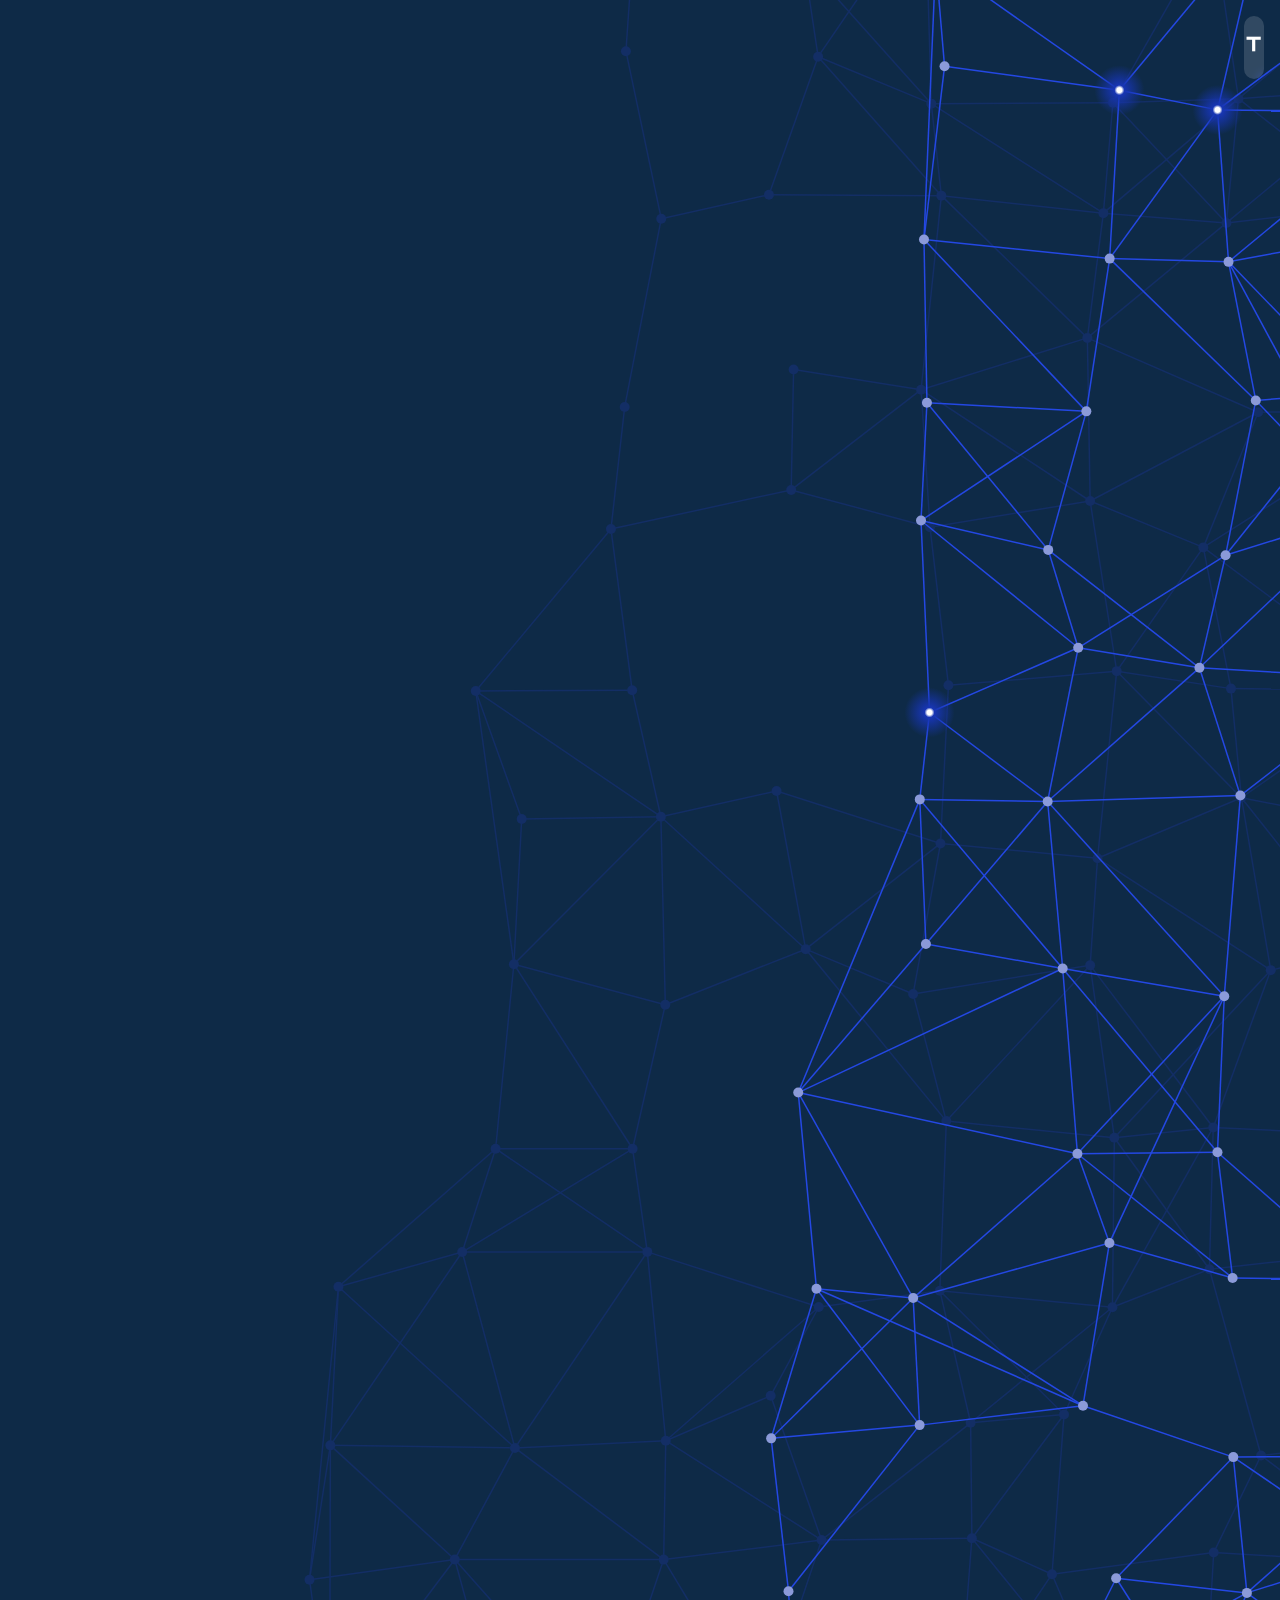
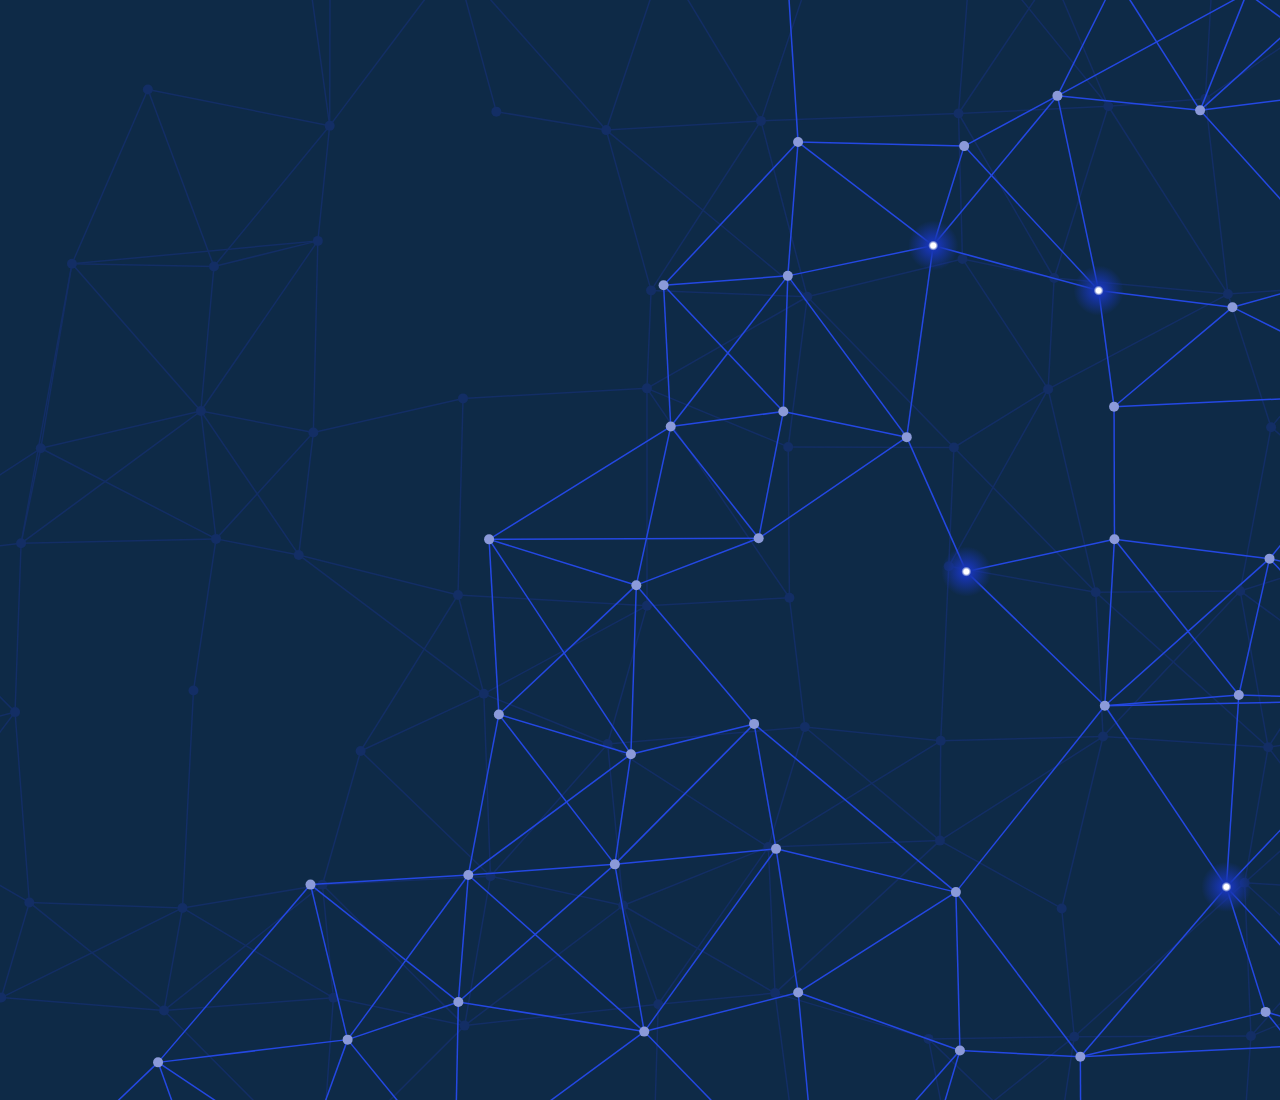
==== home/index.html @ 77776129 "did some stupid optimizations and finished about me" ====
<!DOCTYPE html>
<html lang="en">
<head>
    <meta charset="UTF-8">
    <meta http-equiv="X-UA-Compatible" content="IE=edge">
    <meta name="viewport" content="width=device-width, initial-scale=1.0">

    <script src="../assets/js/jqeury.js"></script>
    <script src="../assets/js/jquery-ui-1.13.0/jquery-ui.min.js"></script>
    <script src="../assets/js/waypoints/lib/jquery.waypoints.min.js"></script>
    <script src="../assets/js/animation-script.js"></script>
    <script src="../assets/js/script.js"></script>
    <link rel="stylesheet" href="../assets/css/universal.css">
    <link rel="stylesheet" href="../assets/css/home.css">

    <title>Home</title>
</head>
<body>


    <noscript>
        <div class="no-script-warning">
            <p>This site requires JavaScript to be enabled in your browser. Please enable JavaScript or use a different browser.</p>
        </div>
    </noscript>

    <div class="container flex-column">

        <div class="header flex-hor-center flex-ver-center">
            <div class="nav">
                <ul class="flex-row">
                    <li><a href="#home">Home</a></li>
                    <li><a href="#about-me">About</a></li>
                    <li><a href="#showcase">Projects</a></li>
                </ul>
            </div>
        </div>

        <div class="content flex-column">

            <div class="small-about-me flex-ver-center pos-relative" id="home">
                <div class="glass-bg pos-absolute">
                    <div class="image">
                        <img src="../assets/images/me.png" alt="">
                    </div>
                    <p class="small-about-me-text text-normal">
                        I am Thijn Douwma <br>
                        I am a web developer based in the Netherlands. I have a passion for creating beautiful and functional websites.
                    </p>
                </div>
            </div>

            <div class="about-me flex-ver-center pos-relative" id="about-me">
                <div class="pos-absolute">
                    <h1>About me</h1>
                    <p class="glass-bg text-normal">
                        My name is Thijn Douwma. <br>
                        I am a 18 year old student learning web development. <br>
                        I have a passion of making functional websites and applications. <br>
                        I love to persue a challenge and learn new things. <br>
                        In my free time I like to play video games, watch anime, learn coding and graphical design. <br>
                        I am currently looking for a job as a web developer.
                    </p>
                </div>
            </div>

            <div class="showcase-field flex-ver-center pos-relative" id="showcase">
                <div class="flex-column pos-absolute">
                    <h1>My top 3 projects</h1>
                    <div class="flex-row flex-ver-center">
                        
                        <div class="showcase-item glass-bg">
                            <img src="../assets/images/slide1.png" alt="slide1" class="item1">
                            <div class="showcase-hover flex-ver-center flex-hor-center">
                                <div class="flex-column flex-ver-center">
                                    <h2>ROC-DEV</h2>
                                    <a href="">Read more</a>
                                </div>
                            </div>
                        </div>

                        <div class="showcase-item glass-bg">
                            <img src="../assets/images/slide2.png" alt="slide2" class="item2">
                            <div class="showcase-hover flex-ver-center flex-hor-center">
                                <div class="flex-column flex-ver-center">
                                    <h2>Discord Blue Hook</h2>
                                    <a href="">Read more</a>
                                </div>
                            </div>
                        </div>

                        <div class="showcase-item glass-bg">
                            <img src="../assets/images/slide3.png" alt="slide3" class="item3">
                            <div class="showcase-hover flex-ver-center flex-hor-center">
                                <div class="flex-column flex-ver-center">
                                    <h2>empty</h2>
                                    <a href="">Read more</a>
                                </div>
                            </div>
                        </div>

                    </div>
                </div>
            </div>

        </div>

    </div>
</body>
</html>
---- assets/css/universal.css ----
@import url('https://fonts.googleapis.com/css2?family=Montserrat&display=swap');

::-webkit-scrollbar {
    width: thin;
}
  
::-webkit-scrollbar-track-piece {
    background-color: rgba(255, 255, 255, .2);
}
  
::-webkit-scrollbar-thumb:vertical {
    height: 30px;
    background-color: #0e2a47;
}

html, body {
    scrollbar-color: rgba(255, 255, 255, .2) #0e2a47;
    scrollbar-width: thin;
}

.flex {
    display: flex;
}

.flex-column {
    display: flex;
    flex-direction: column;
}

.flex-row {
    display: flex;
    flex-direction: row;
}

.flex-hor-center {
    display: flex;
    justify-content: center;
}

.flex-ver-center {
    display: flex;
    align-items: center;
}

.hidden {
    display: none;
}

.text-center {
    text-align: center;
}

.pos-relative {
    position: relative;
}
.pos-absolute {
    position: absolute;
}

.text-normal {
    font-family: 'Montserrat', sans-serif;
    font-size: 1.2em;
}

.glass-bg {
    padding: 1em;
    background-color: rgba(255, 255, 255, .1);  
    backdrop-filter: blur(5px);
    border-radius: 10px;
}
---- assets/css/home.css ----
@font-face {
    font-family: "Azonix";
    src: url('../fonts/Azonix.otf');
}

* {
    margin: 0;
    padding: 0;
}
html, body {
    height: 100%;
    width: 100%;
    box-sizing: border-box;
}
body {
    font-family: 'Azonix', sans-serif;
    font-size: 1em;

    overflow: overlay;

    color: white;
    letter-spacing: 2px;
    line-height: 1.6;
}
.container {
    width: 100%;
    background-image: url(../images/Polygon\ Luminary.svg);
    background-position-x: right;
    background-repeat: repeat-y;
}
.content {
    width: 100%;
    height: 100%;
    overflow: hidden;
}

.no-script-warning {
    z-index: 9999;
    width: 100%;
    height: fit-content;
    padding: 0.5em;

    background-color: rgb(218, 93, 93);
    border: 1px solid rgb(211, 28, 28);

    font-family: 'sans-serif';
    font-size: 1.5em;
    text-align: center;
    color: white;

    display: flex;
    align-items: center;
    justify-content: center;
}


.header {
    z-index: 999;
    background-color: rgba(255, 255, 255, .15);  
    backdrop-filter: blur(5px);
    border-radius: 10px;
    margin: 1em;
    width: 25em;
    position: fixed;
    right: 0;
    overflow: hidden;
}
.header > .nav {
    margin: 1em;
}
.header > .nav > ul {
    align-items: center;
}
.header > .nav > ul > li {
    margin: 0 1em;
    list-style: none;
}
.header > .nav > ul > li > a {
    color: white;
    text-decoration: none;
    font-size: 1.2em;
    font-weight: bold;
}
.header > .nav > ul > li > a:visited {
    color: white;
}


.small-about-me {
    height: 100vh;
}
.small-about-me > div {
    width: fit-content;
    left: 15%;
}
.small-about-me > div > .image > img {
    width: 10em;
    border-radius: 50%;
    box-shadow: 0 0 5px rgba(0, 0, 0, 0.5);
}
.small-about-me > div > .small-about-me-text {
    margin-top: 1em;
    width: 40vw;
}


.about-me {
    height: 100vh;
    opacity: 1;
}
.about-me > div {
    width: 60vw;
    transform: translateX(-50%);
    left: 50%;
}


/* yes i know this is a pain to look at */
.showcase-field {
    height: 100vh;
}
.showcase-field > div {
    transform: translateX(-50%);
    left: 50%;
}
.showcase-item {
    position: relative;
    margin: 0 1em;
    height: fit-content;
}
.showcase-item > * {
    border-radius: 10px;
}
.showcase-item > .item1 {
    width: 20vw;
}
.showcase-item > .item2 {
    width: 30vw;
}
.showcase-item > .item3 {
    width: 20vw;
}
.showcase-hover {
    background-color: rgba(0, 0, 0, 0.5);
    backdrop-filter: blur(5px);
    border-radius: 10px;
    top: 0;
    left: 0;
    width: 100%;
    height: 100%;
    position: absolute;
    opacity: 0;
    transition: 0.3s all ease;
}
.showcase-hover:hover {
    opacity: 1;
}
.showcase-hover > div > * {
    text-align: center;
    color: white;
    text-decoration: none;
    font-weight: bold;
    margin-top: 1em;
}
.showcase-hover > div > a {
    border: 2px solid white;
    width: fit-content;
    padding: 0.4em;
    transition: 0.3s all ease;
}
.showcase-hover > div > a:hover {
    background-color: white;
    color: black;
}
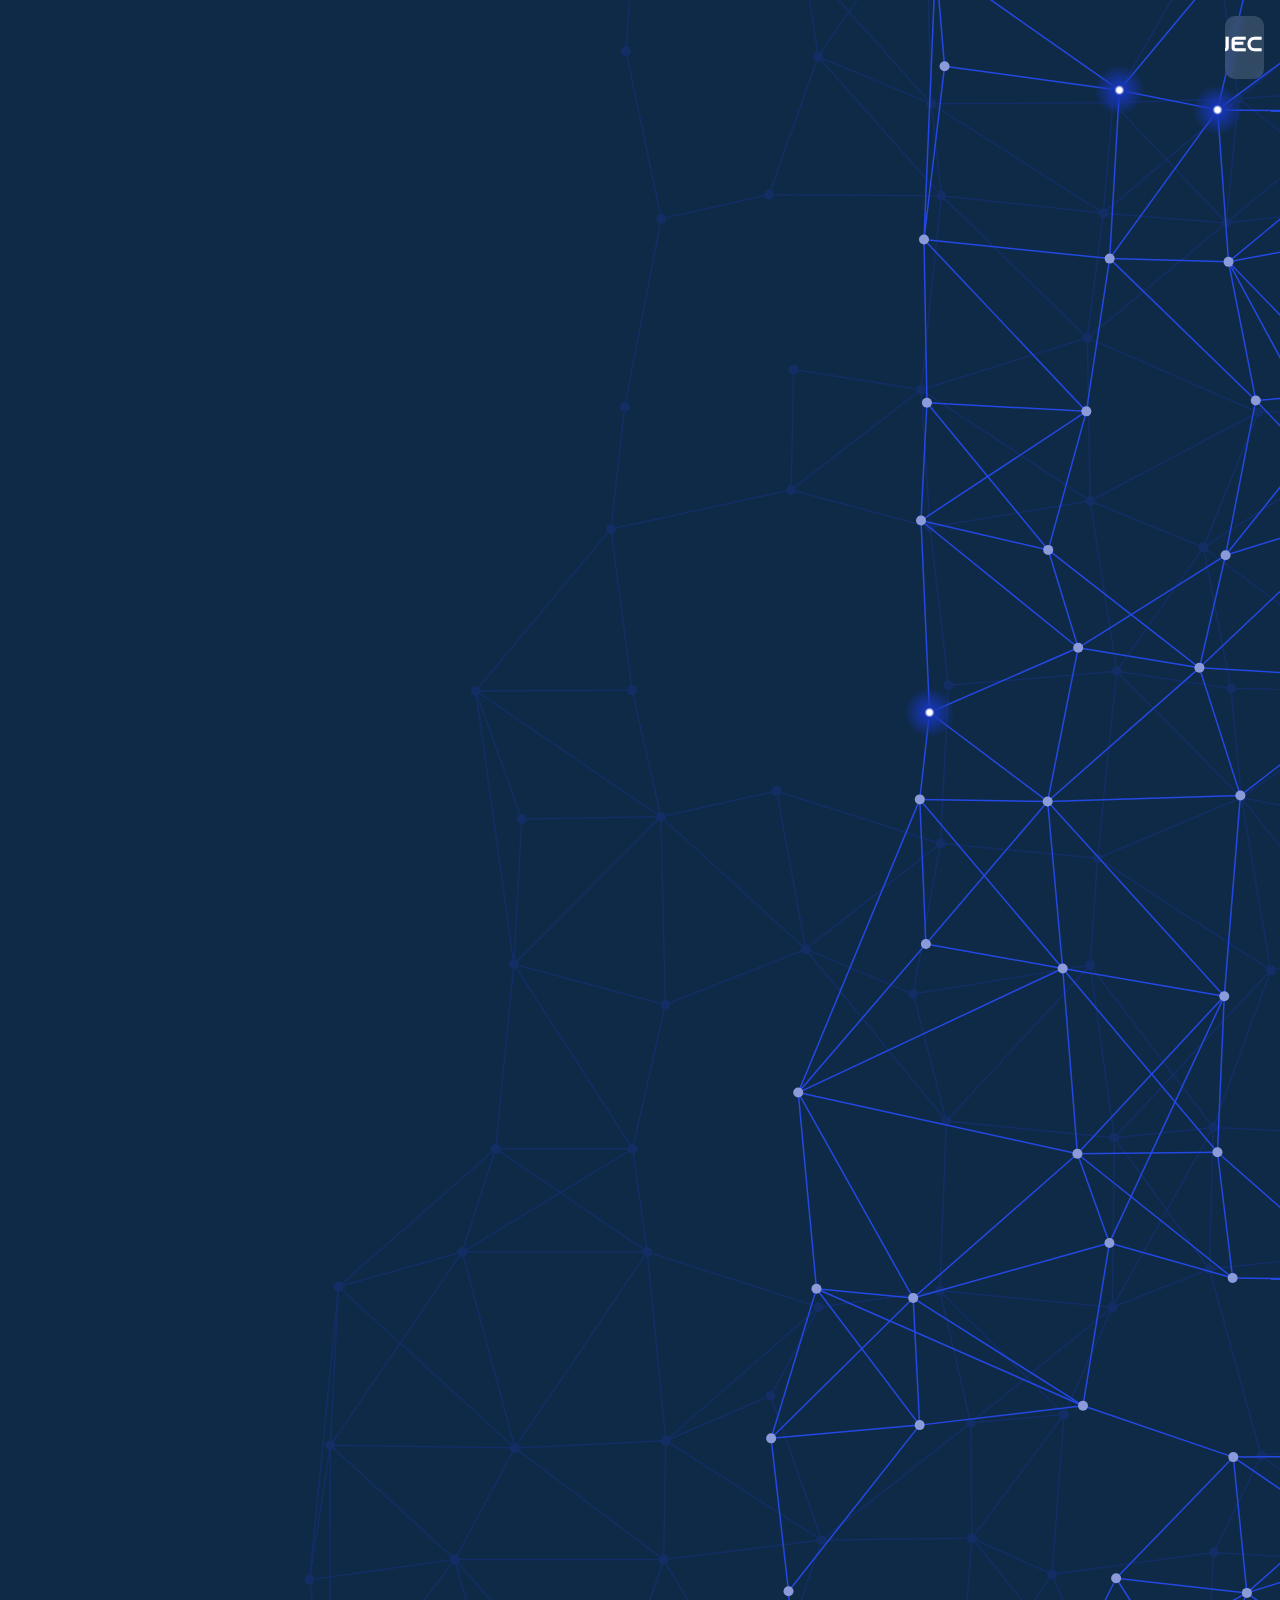
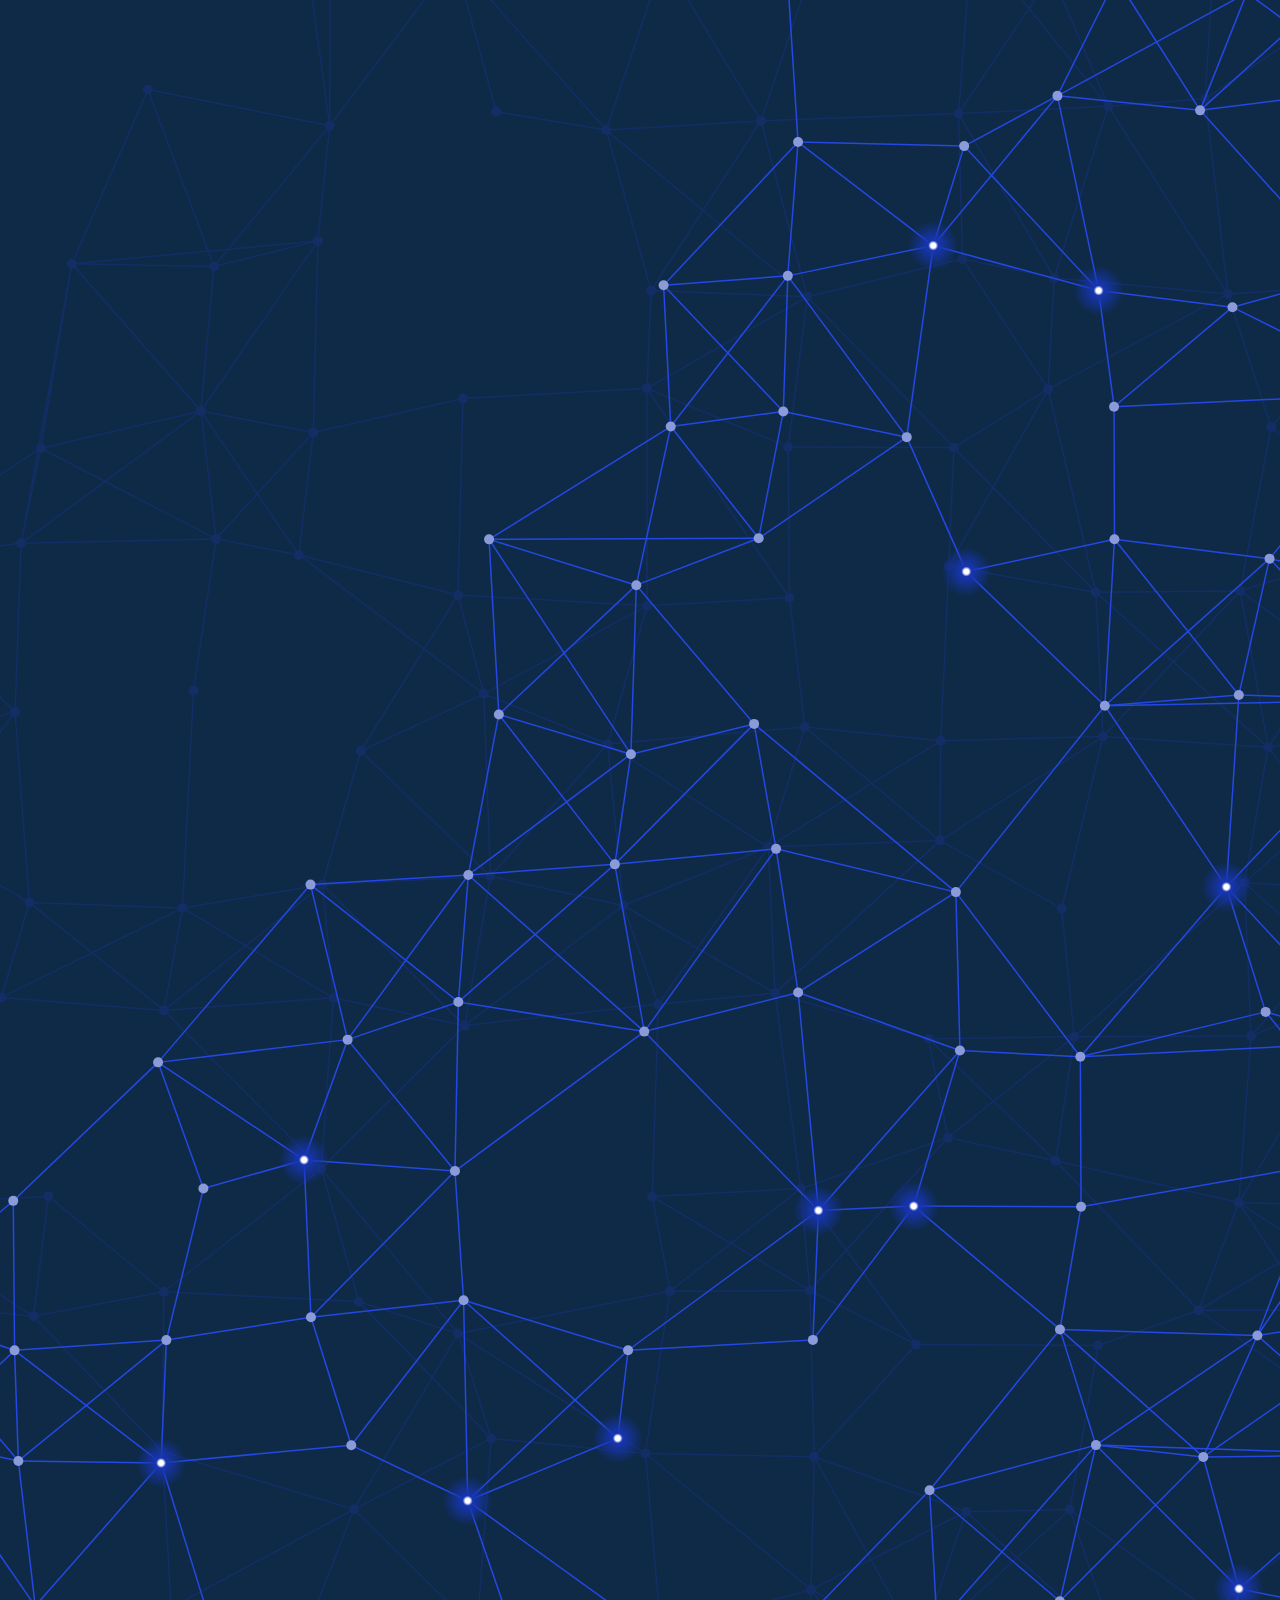
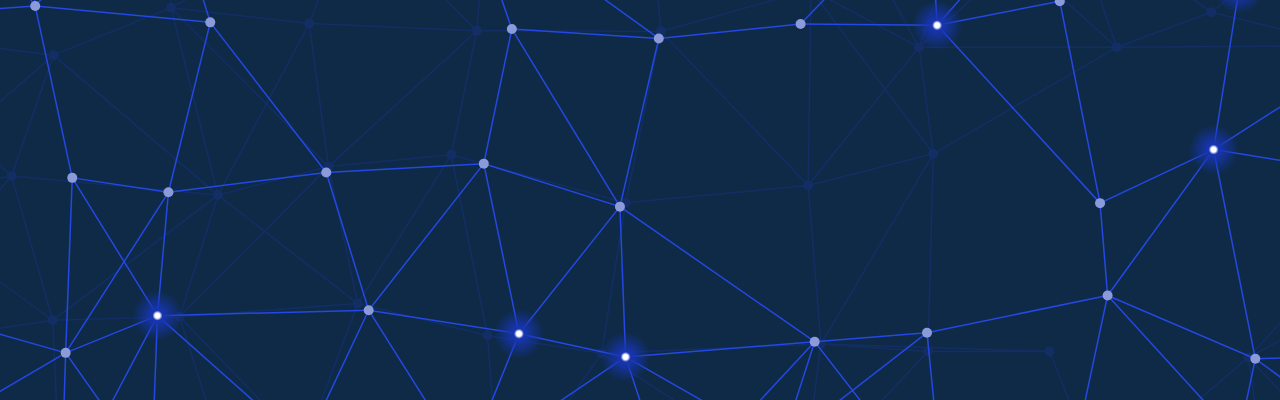
==== commit d5cb52e2: "made some changes and started making the background randomized" ====
--- a/home/index.html
+++ b/home/index.html
@@ -32,6 +32,7 @@
                     <li><a href="#home">Home</a></li>
                     <li><a href="#about-me">About</a></li>
                     <li><a href="#showcase">Projects</a></li>
+                    <li><a href="#languages">What can i do?</a></li>
                 </ul>
             </div>
         </div>
@@ -53,14 +54,14 @@
             <div class="about-me flex-ver-center pos-relative" id="about-me">
                 <div class="pos-absolute">
                     <h1>About me</h1>
-                    <p class="glass-bg text-normal">
+                    <div class="glass-bg text-normal">
                         My name is Thijn Douwma. <br>
                         I am a 18 year old student learning web development. <br>
                         I have a passion of making functional websites and applications. <br>
                         I love to persue a challenge and learn new things. <br>
                         In my free time I like to play video games, watch anime, learn coding and graphical design. <br>
                         I am currently looking for a job as a web developer.
-                    </p>
+                    </div>
                 </div>
             </div>
 
@@ -103,6 +104,24 @@
                 </div>
             </div>
 
+            <div class="languages flex-ver-center pos-relative" id="languages">
+                <div class="pos-absolute">
+                    <h1>What can i do?</h1>
+                    <div class="glass-bg text-normal">
+                        I am fluent in: <br>
+                        <ul>
+                            <li>HTML</li>
+                            <li>CSS</li>
+                            <li>JavaScript</li>
+                            <li>PHP</li>
+                            <li>MySQL</li>
+                            <li>JQuery</li>
+                        </ul>
+                        And im learning more things as time goes by. <br>
+                    </div>
+                </div>
+            </div>
+
         </div>
 
     </div>
--- a/assets/css/home.css
+++ b/assets/css/home.css
@@ -24,7 +24,7 @@
 }
 .container {
     width: 100%;
-    background-image: url(../images/Polygon\ Luminary.svg);
+    background-image: url(../images/background-images/Polygon\ Luminary1.svg);
     background-position-x: right;
     background-repeat: repeat-y;
 }
@@ -60,10 +60,11 @@
     backdrop-filter: blur(5px);
     border-radius: 10px;
     margin: 1em;
-    width: 25em;
+    width: 45em;
     position: fixed;
     right: 0;
     overflow: hidden;
+    white-space: nowrap;
 }
 .header > .nav {
     margin: 1em;
@@ -172,3 +173,16 @@
     background-color: white;
     color: black;
 }
+
+.languages {
+    height: 100vh;
+    opacity: 1;
+}
+.languages > div {
+    width: 40vw;
+    transform: translateX(-50%);
+    left: 50%;
+}
+.languages > div > div > ul {
+    margin-left: 1em;
+}
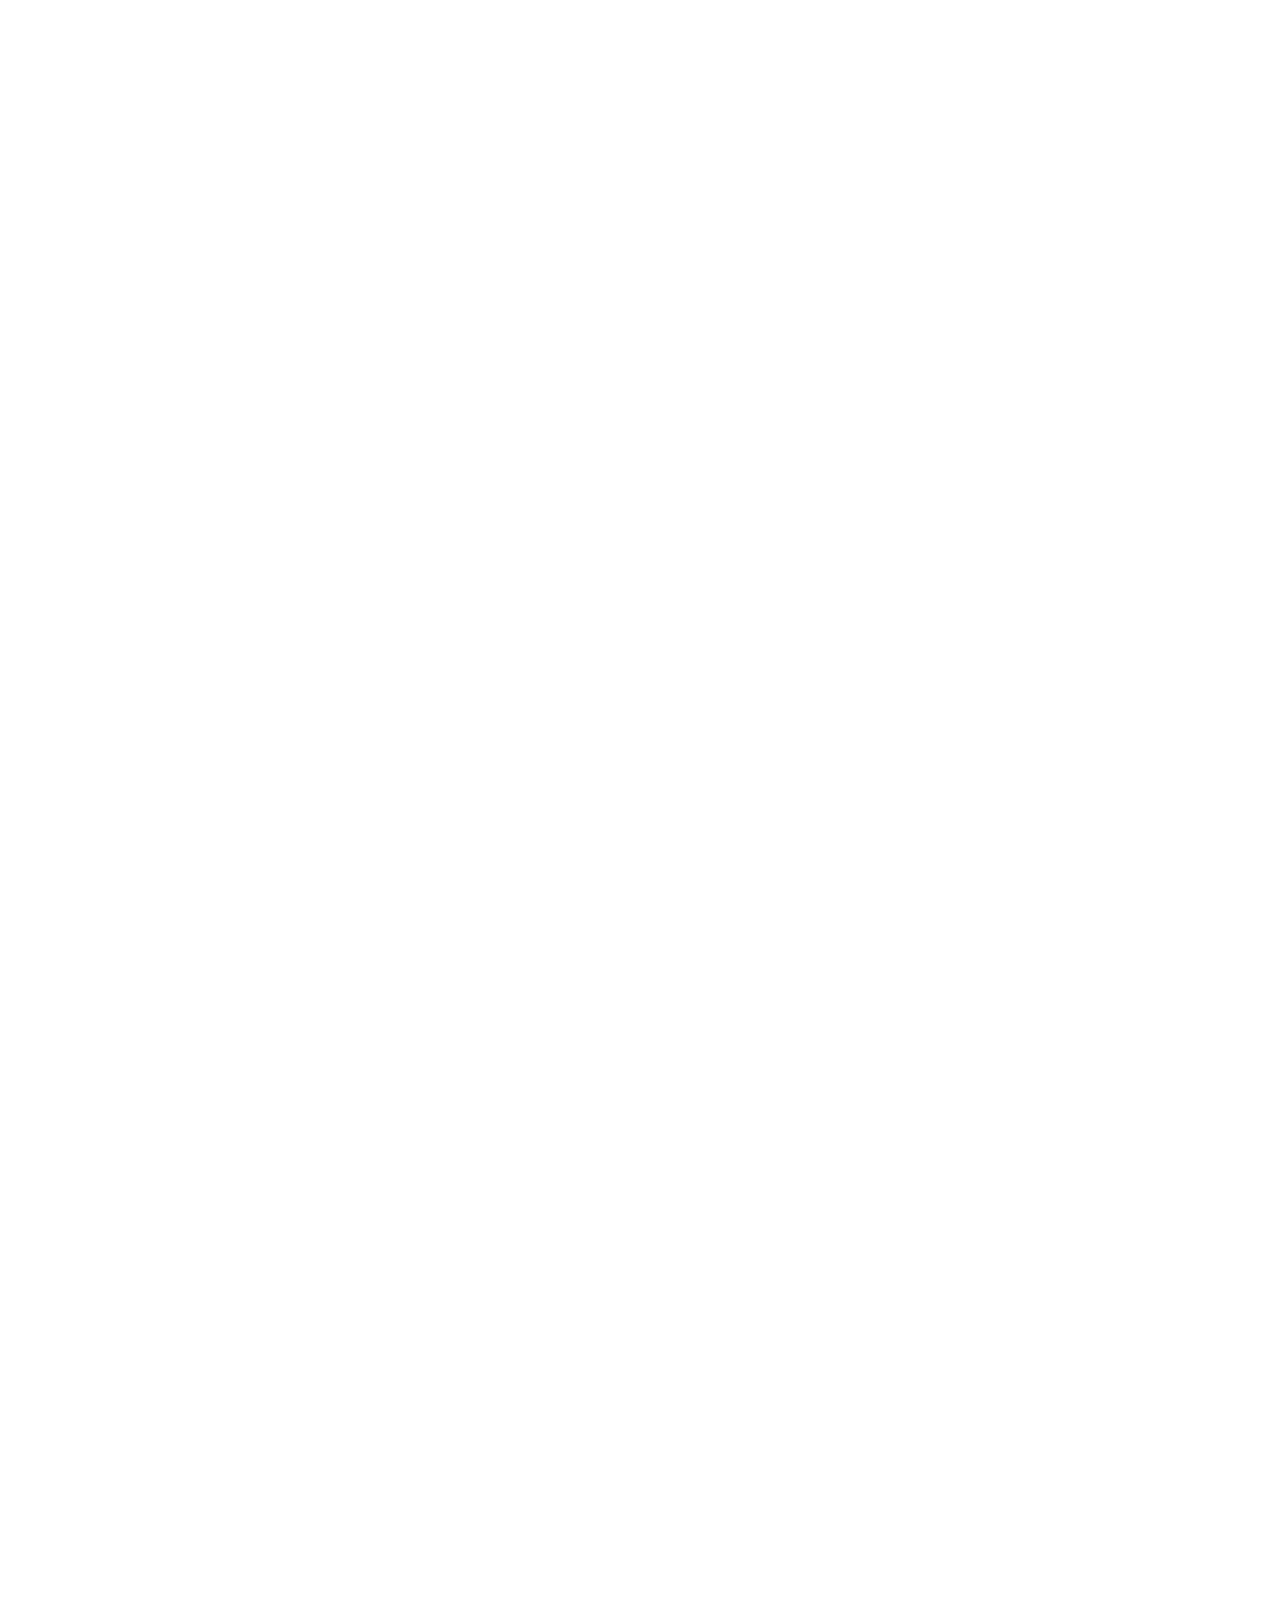
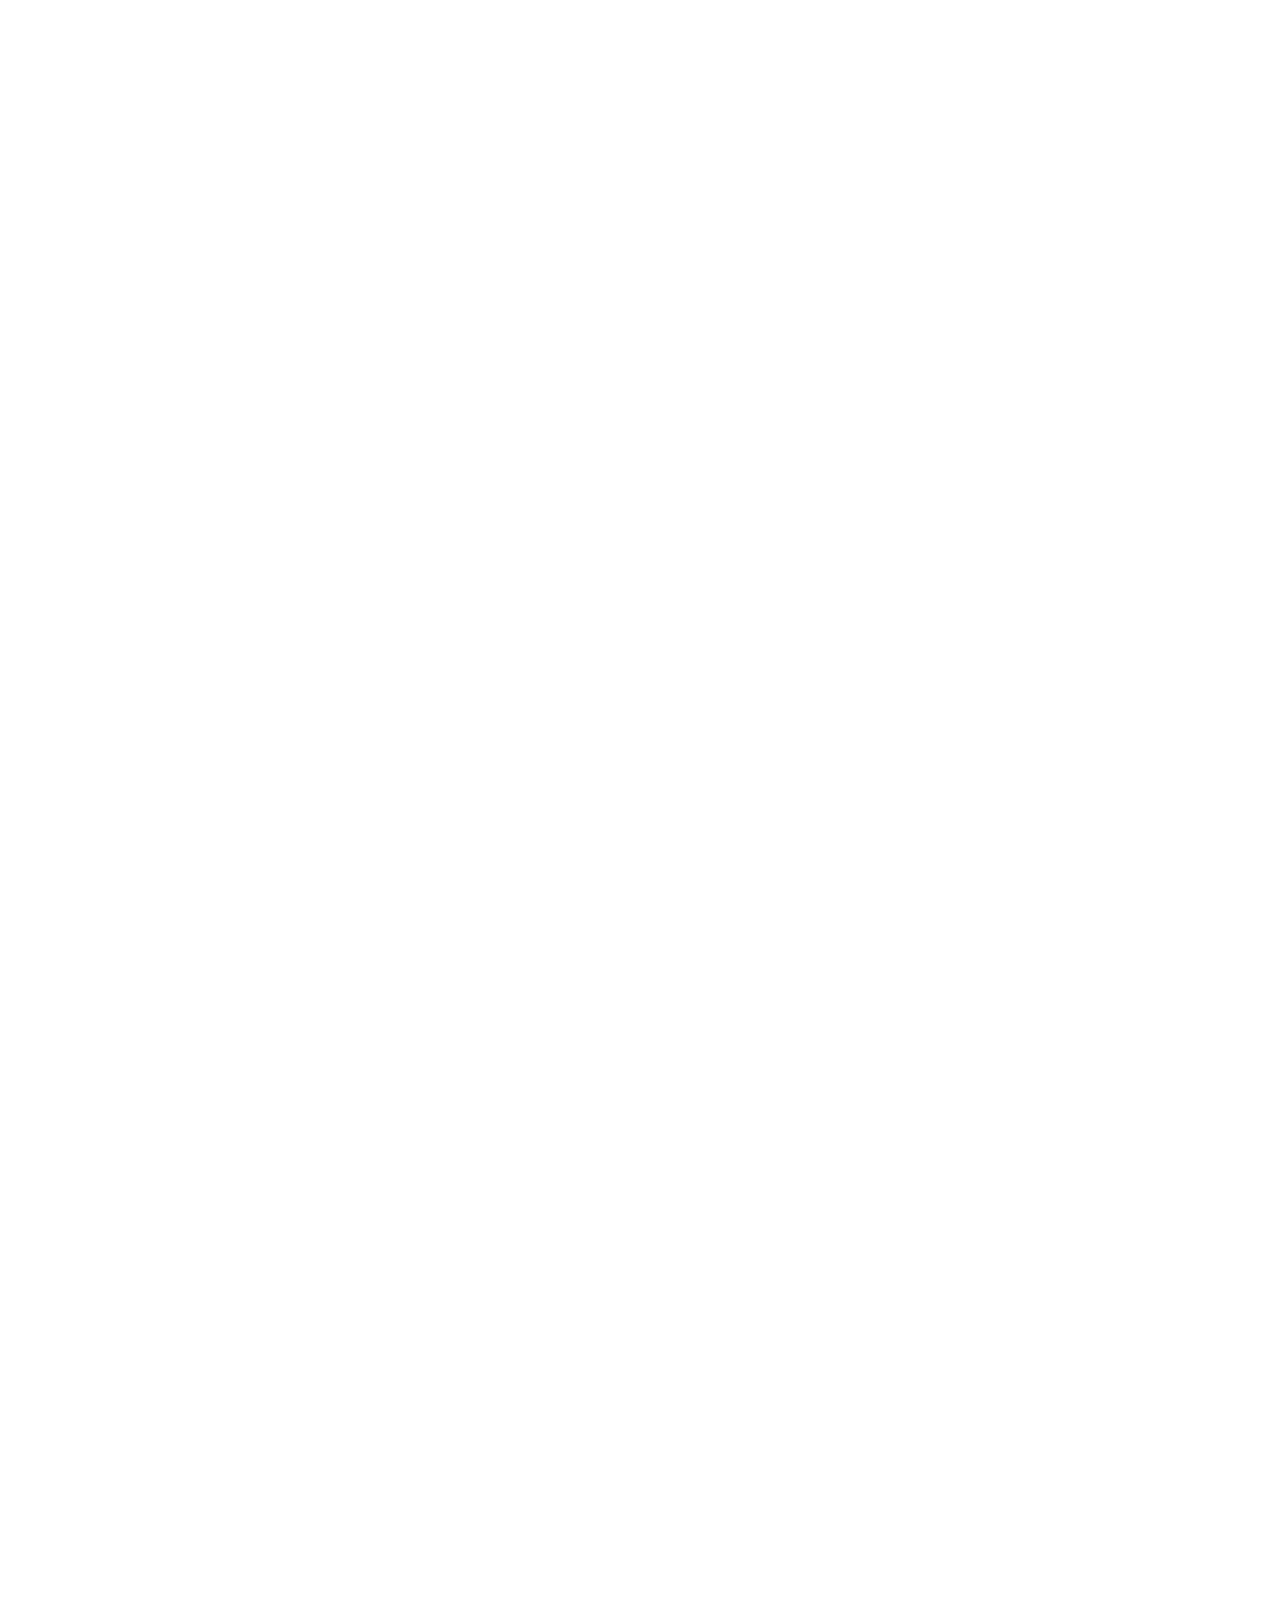
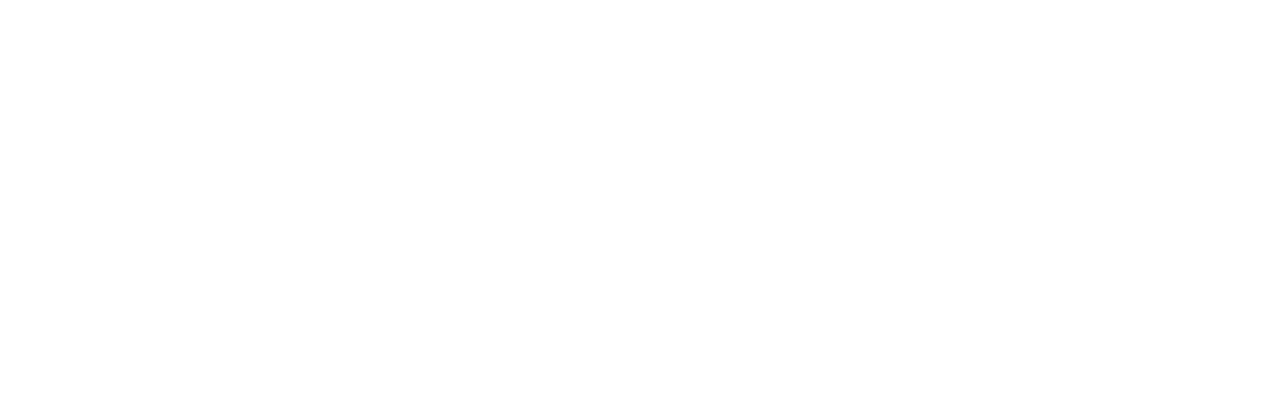
==== commit 16269caa: "fixed random bg, made blue hook page, added new animation to languages" ====
--- a/home/index.html
+++ b/home/index.html
@@ -8,8 +8,8 @@
     <script src="../assets/js/jqeury.js"></script>
     <script src="../assets/js/jquery-ui-1.13.0/jquery-ui.min.js"></script>
     <script src="../assets/js/waypoints/lib/jquery.waypoints.min.js"></script>
-    <script src="../assets/js/animation-script.js"></script>
-    <script src="../assets/js/script.js"></script>
+    <script src="../assets/js/animation-script.js" defer></script>
+    <script src="../assets/js/script.js" defer></script>
     <link rel="stylesheet" href="../assets/css/universal.css">
     <link rel="stylesheet" href="../assets/css/home.css">
 
@@ -85,7 +85,7 @@
                             <div class="showcase-hover flex-ver-center flex-hor-center">
                                 <div class="flex-column flex-ver-center">
                                     <h2>Discord Blue Hook</h2>
-                                    <a href="">Read more</a>
+                                    <a href="../Blue-Hook/">Read more</a>
                                 </div>
                             </div>
                         </div>
--- a/assets/css/home.css
+++ b/assets/css/home.css
@@ -24,9 +24,14 @@
 }
 .container {
     width: 100%;
-    background-image: url(../images/background-images/Polygon\ Luminary1.svg);
+    background-image: url('../images/background-images/Polygon Luminary1.svg');
     background-position-x: right;
     background-repeat: repeat-y;
+
+    -moz-user-select: none;
+    -webkit-user-select: none;
+    -ms-user-select: none;
+    user-select: none;
 }
 .content {
     width: 100%;
@@ -185,4 +190,6 @@
 }
 .languages > div > div > ul {
     margin-left: 1em;
+    overflow: hidden;
+    height: 100%;
 }
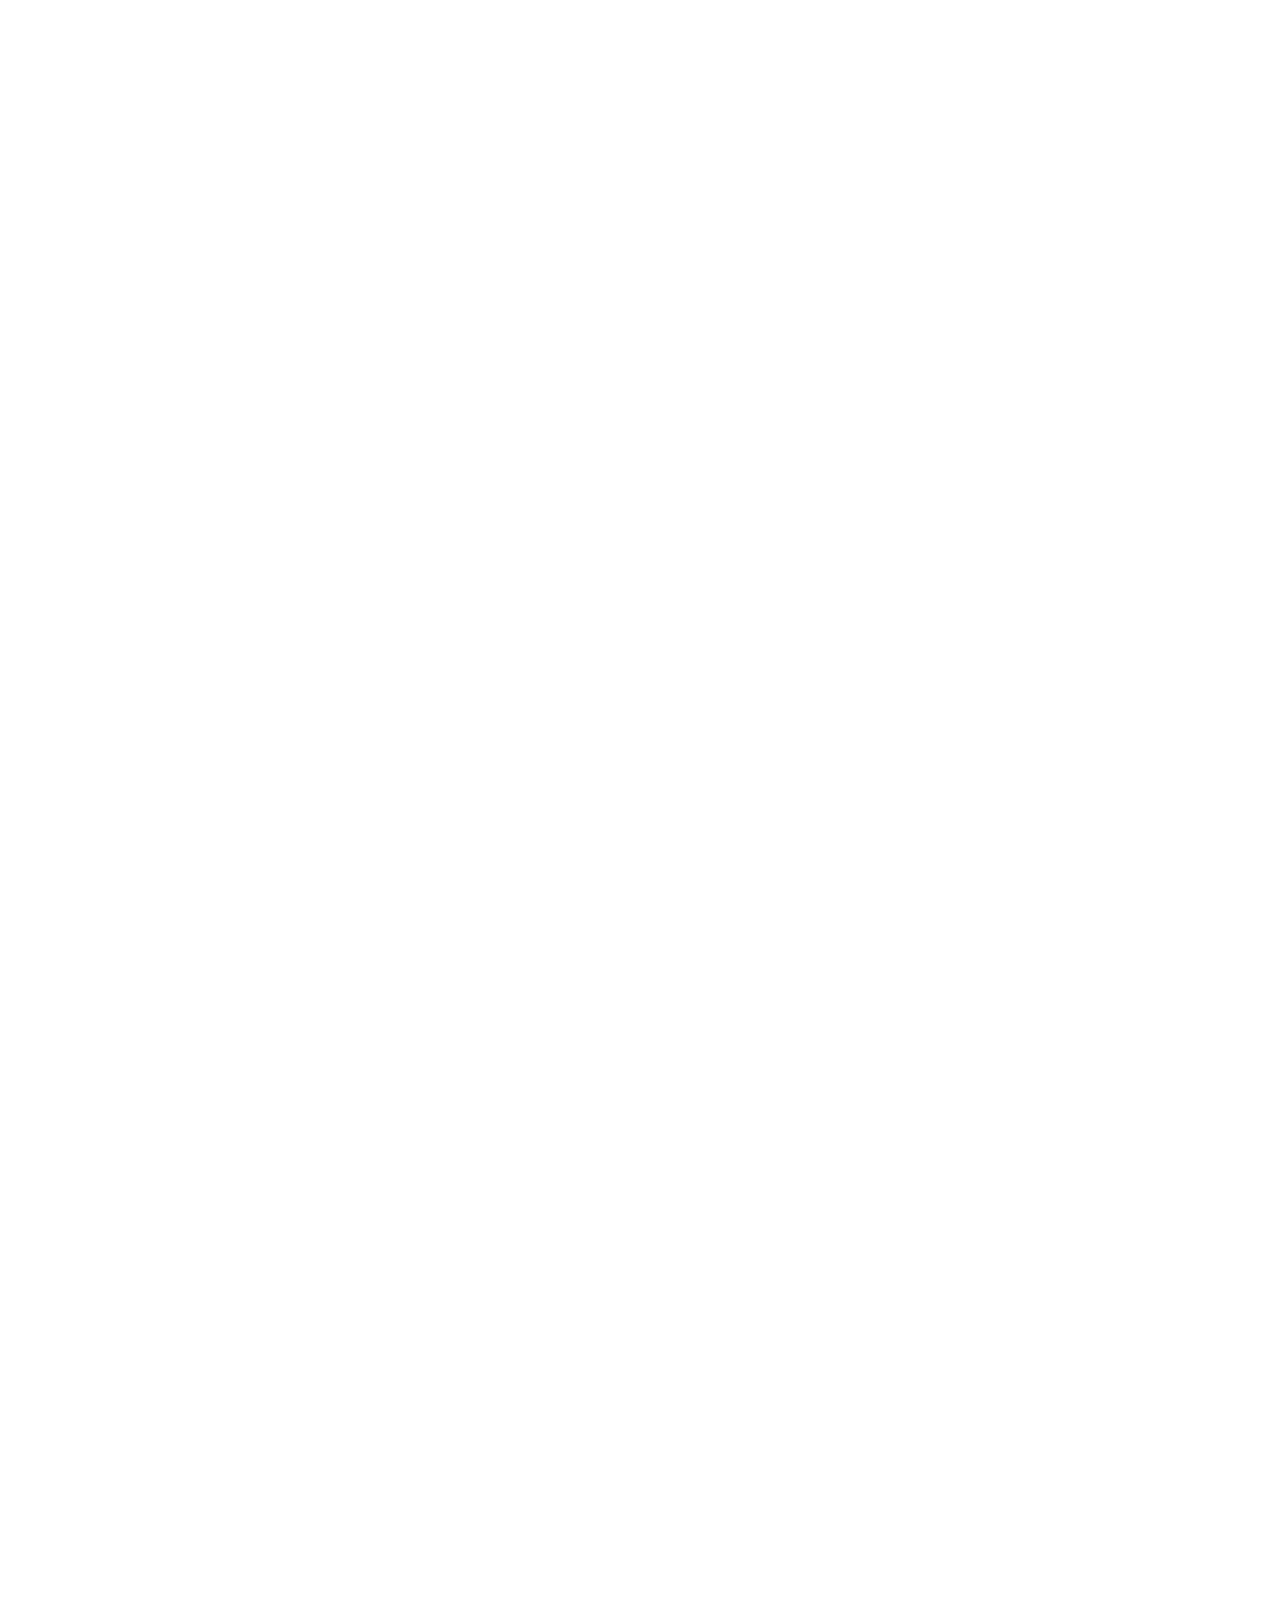
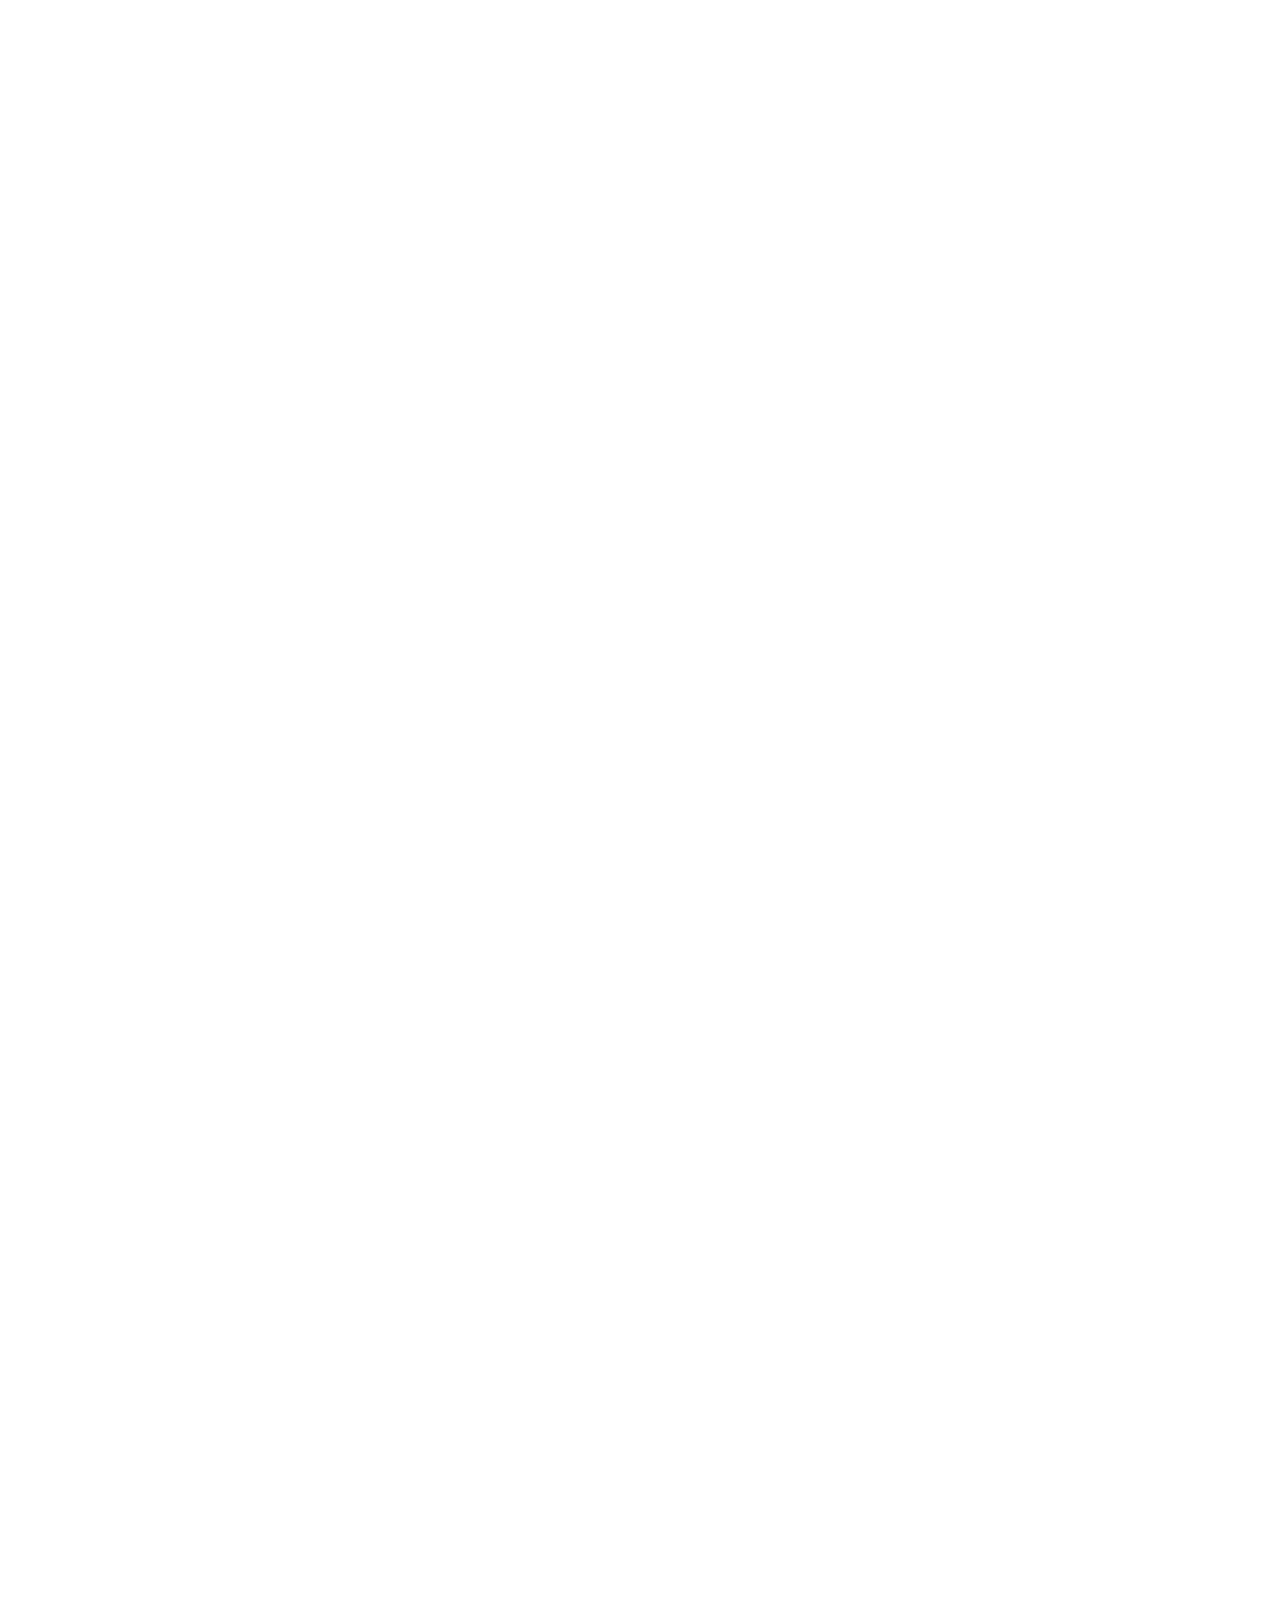
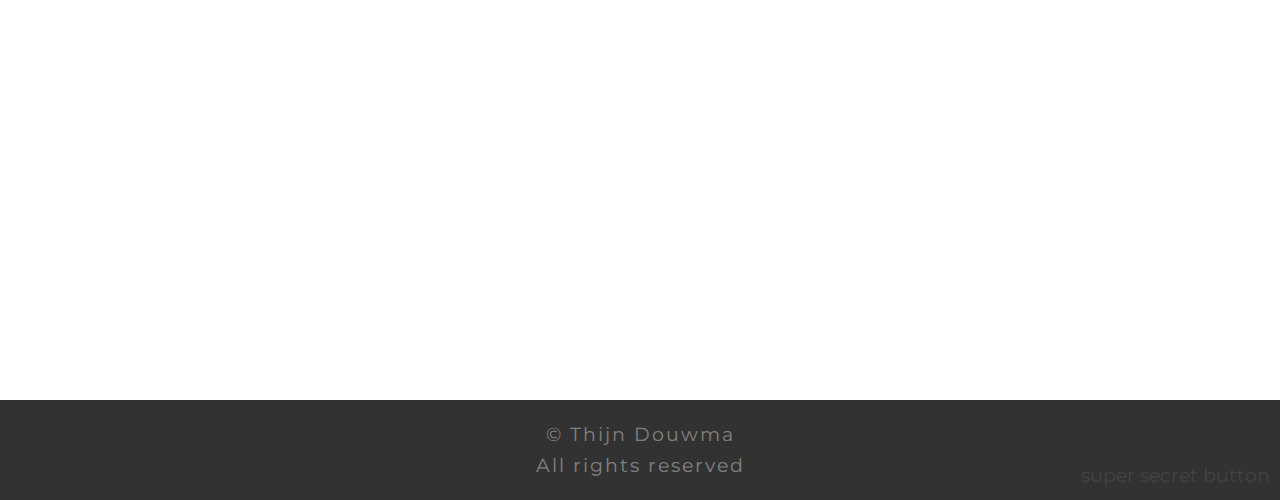
==== commit 5e7ce514: "created secret functions" ====
--- a/home/index.html
+++ b/home/index.html
@@ -8,6 +8,7 @@
     <script src="../assets/js/jqeury.js"></script>
     <script src="../assets/js/jquery-ui-1.13.0/jquery-ui.min.js"></script>
     <script src="../assets/js/waypoints/lib/jquery.waypoints.min.js"></script>
+    <script src="https://cdn.jsdelivr.net/npm/canvas-confetti@1.4.0/dist/confetti.browser.min.js"></script>
     <script src="../assets/js/animation-script.js" defer></script>
     <script src="../assets/js/script.js" defer></script>
     <link rel="stylesheet" href="../assets/css/universal.css">
@@ -75,7 +76,7 @@
                             <div class="showcase-hover flex-ver-center flex-hor-center">
                                 <div class="flex-column flex-ver-center">
                                     <h2>ROC-DEV</h2>
-                                    <a href="">Read more</a>
+                                    <a href="../ROC-DEV/">Read more</a>
                                 </div>
                             </div>
                         </div>
@@ -124,6 +125,20 @@
 
         </div>
 
+        <footer class="text-normal flex-hor-center">
+            <button class="hidden secret-button" id="secret-button">super secret button</button>
+            <div class="flex-row flex-ver-center">
+                <div class="flex-column">
+                    <p>&copy; Thijn Douwma</p>
+                    <p>All rights reserved</p>
+                </div>
+            </div>
+        </footer>
+
+        <div class="extra-secret">
+
+        </div>
+
     </div>
 </body>
 </html>--- a/assets/css/home.css
+++ b/assets/css/home.css
@@ -193,3 +193,57 @@
     overflow: hidden;
     height: 100%;
 }
+
+
+.rotateLeft {
+    animation: rotateLeft 6s ease-in-out infinite;
+}
+.rotateRight {
+    animation: rotateRight 6s ease-in-out infinite;
+}
+
+@keyframes rotateLeft {
+    0% {
+        transform: rotate(45deg);
+    }
+    50% {
+        transform: rotate(-45deg);
+    }
+    100% {
+        transform: rotate(45deg);
+    }
+}
+@keyframes rotateRight {
+    0% {
+        transform: rotate(-45deg);
+    }
+    50% {
+        transform: rotate(45deg);
+    }
+    100% {
+        transform: rotate(-45deg);
+    }
+}
+
+
+footer {
+    text-align: center;
+    color: rgba(255, 255, 255, .4);
+    padding: 1em;
+    background-color: rgb(50, 50, 50);
+    position: relative;
+}
+
+.secret-button {
+    position: absolute;
+    bottom: 0.5em;
+    right: 0.5em;
+    background-color: 0;
+    background: none;
+	color: rgba(255, 255, 255, .1);
+	border: none;
+	padding: 0;
+	font: inherit;
+	cursor: pointer;
+	outline: inherit;
+}
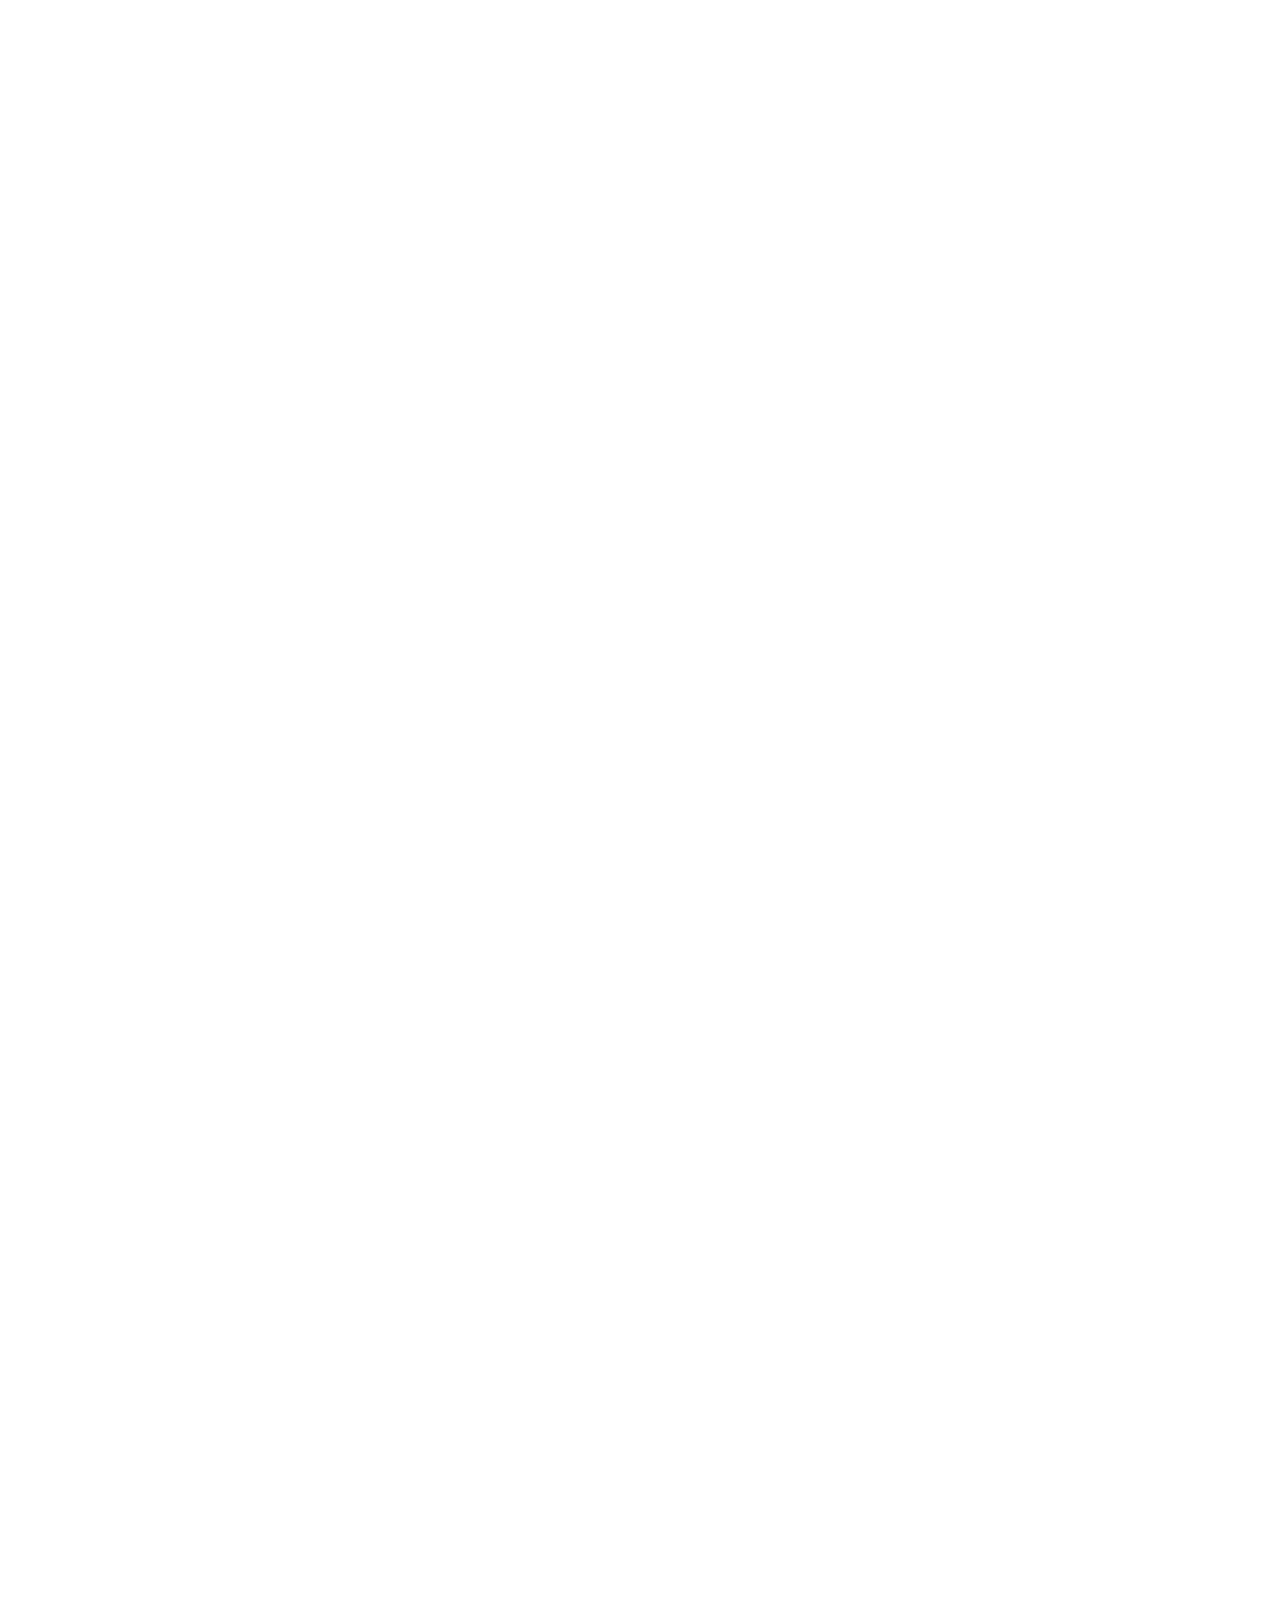
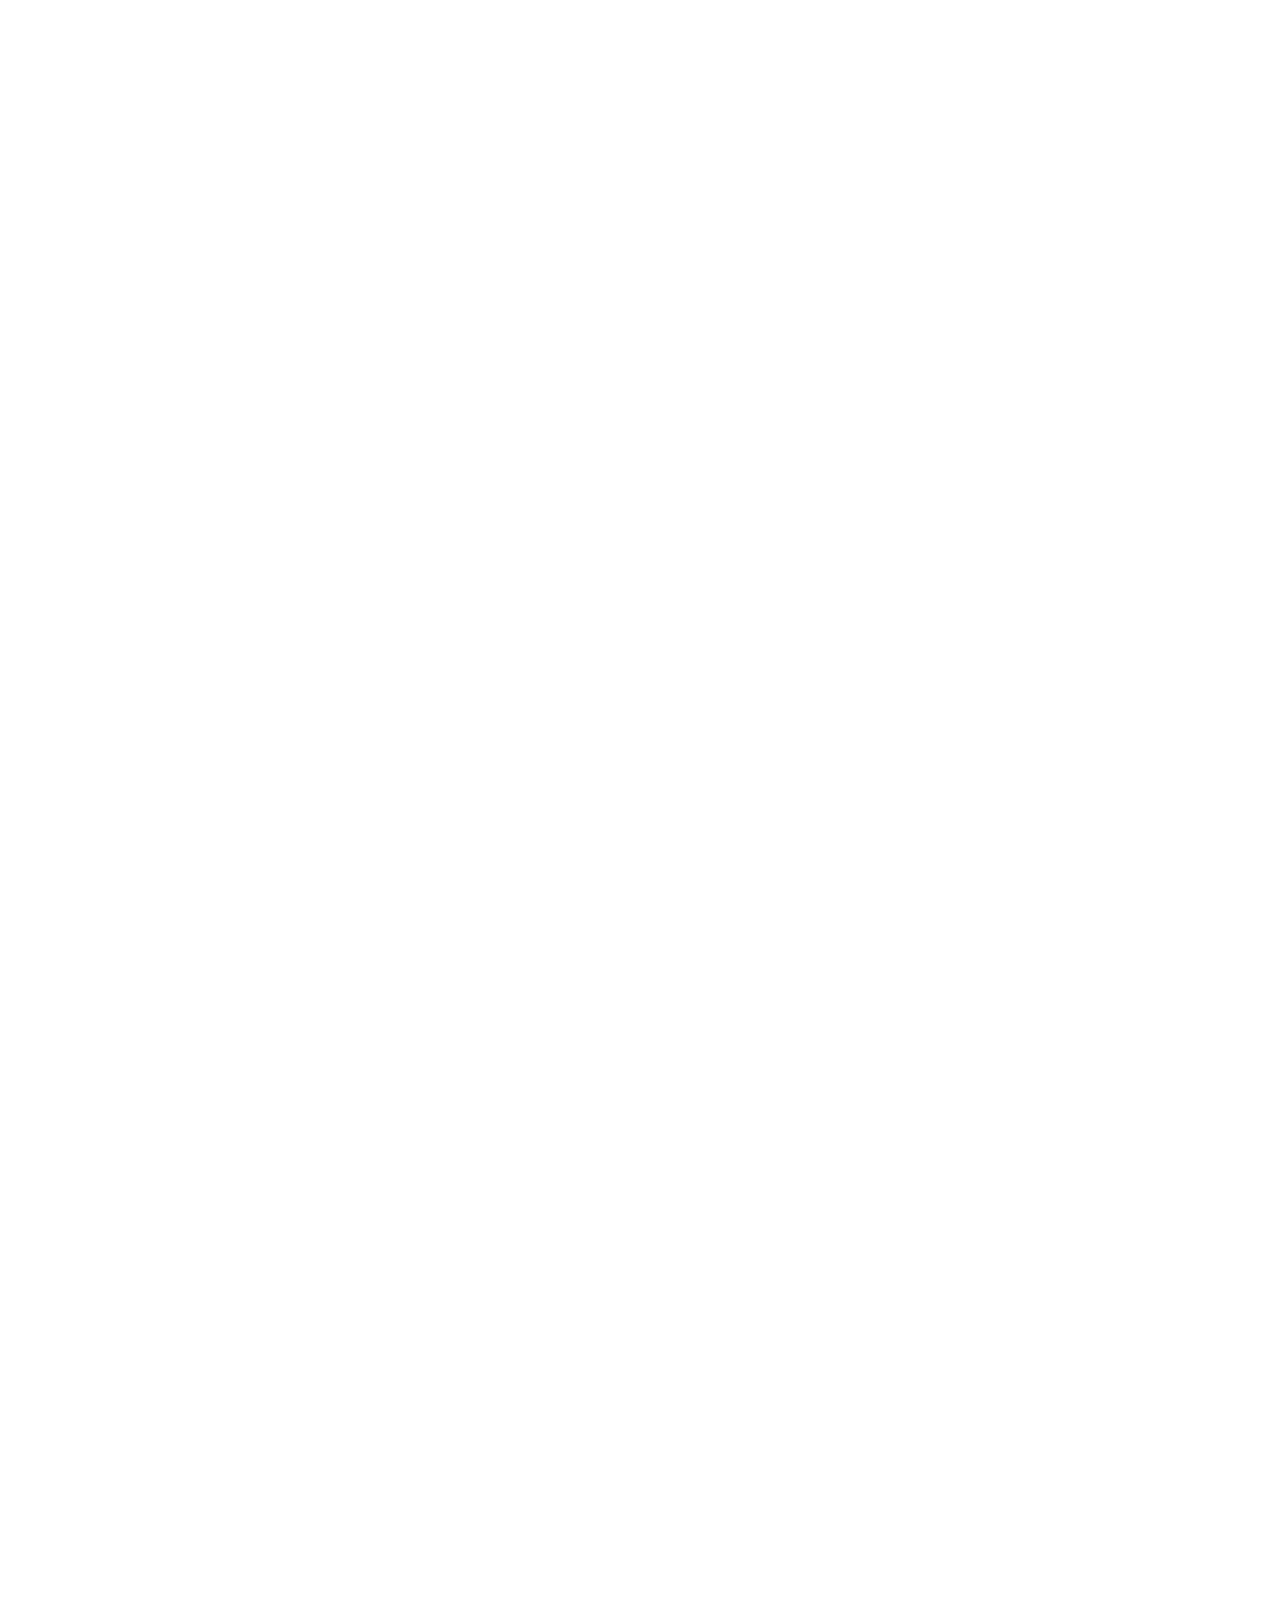
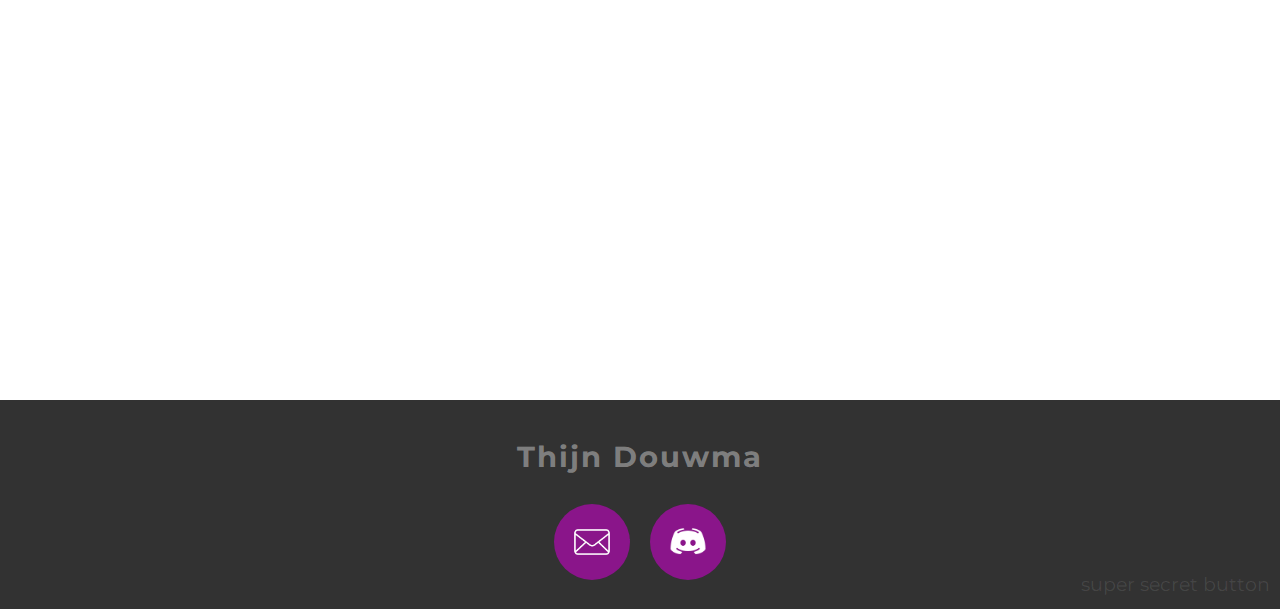
==== commit a632b7ba: "added more to the footer" ====
--- a/home/index.html
+++ b/home/index.html
@@ -18,6 +18,9 @@
 </head>
 <body>
 
+    <div class="img-viewer hidden flex-hor-center flex-ver-center">
+        <img src="#" alt="" id="img-viewer-image">
+    </div>
 
     <noscript>
         <div class="no-script-warning">
@@ -125,13 +128,25 @@
 
         </div>
 
-        <footer class="text-normal flex-hor-center">
+        <footer class="text-normal">
             <button class="hidden secret-button" id="secret-button">super secret button</button>
-            <div class="flex-row flex-ver-center">
-                <div class="flex-column">
-                    <p>&copy; Thijn Douwma</p>
-                    <p>All rights reserved</p>
+            <div class="flex-column flex-hor-center flex-ver-center">
+
+                <h2>Thijn Douwma</h2>
+                <div class="social-media fit-content flex-row">
+
+                    <div class="flex-row flex-ver-center emailUnwiden" id="email-open-button">
+                        <img src="../assets/images/email-64.png" alt="ignore-viewer">
+                        <p>tdouwma@outlook.com</p>
+                    </div>
+
+                    <div class="flex-row flex-ver-center discordUnwiden" id="discord-open-button">
+                        <img src="../assets/images/discord-50.png" alt="ignore-viewer">
+                        <p>Ralkey#0516</p>
+                    </div>
+
                 </div>
+
             </div>
         </footer>
 
--- a/assets/css/universal.css
+++ b/assets/css/universal.css
@@ -57,6 +57,10 @@
     position: absolute;
 }
 
+.fit-content {
+    width: fit-content;
+}
+
 .text-normal {
     font-family: 'Montserrat', sans-serif;
     font-size: 1.2em;
--- a/assets/css/home.css
+++ b/assets/css/home.css
@@ -37,6 +37,18 @@
     width: 100%;
     height: 100%;
     overflow: hidden;
+}
+
+.img-viewer {
+    z-index: 1000;
+    width: 100%;
+    height: 100%;
+    position: fixed;
+    background-color: rgba(0, 0, 0, 0.7);
+}
+.img-viewer img {
+    margin: 4em;
+    object-fit: cover;
 }
 
 .no-script-warning {
@@ -232,6 +244,98 @@
     padding: 1em;
     background-color: rgb(50, 50, 50);
     position: relative;
+}
+
+footer > div > * {
+    margin: 0.5em;
+}
+
+.social-media {
+    white-space: nowrap;
+}
+
+.social-media > * {
+    overflow: hidden;
+    width: -moz-fit-content;
+    width: -webkit-fit-content;
+    width: fit-content;
+
+    margin: 0 0.5em;
+
+    height: 4em;
+    width: 4em;
+
+    border-radius: 120px;
+
+    background-color: rgb(138, 21, 138);
+    color: white;
+}
+
+#email-open-button > img {
+    margin: 1em;
+    width: 2em;
+}
+
+
+.emailWiden {
+    animation: emailWiden 2s ease-in-out;
+    animation-iteration-count: 1;
+    animation-fill-mode: forwards;
+}
+.emailUnwiden {
+    animation: emailUnwiden 2s ease-in-out;
+    animation-iteration-count: 1;
+    animation-fill-mode: forwards;
+}
+@keyframes emailWiden {
+    0% {
+        width: 4em;
+    }
+    100% {
+        width: 19em;
+    }
+}
+@keyframes emailUnwiden {
+    0% {
+        width: 19em;
+    }
+    100% {
+        width: 4em;
+    }
+}
+
+
+#discord-open-button > img {
+    margin: 1em;
+    width: 2em;
+}
+
+
+.discordWiden {
+    animation: discordWiden 2s ease-in-out;
+    animation-iteration-count: 1;
+    animation-fill-mode: forwards;
+}
+.discordUnwiden {
+    animation: discordUnwiden 2s ease-in-out;
+    animation-iteration-count: 1;
+    animation-fill-mode: forwards;
+}
+@keyframes discordWiden {
+    0% {
+        width: 4em;
+    }
+    100% {
+        width: 12.5em;
+    }
+}
+@keyframes discordUnwiden {
+    0% {
+        width: 12.5em;
+    }
+    100% {
+        width: 4em;
+    }
 }
 
 .secret-button {
